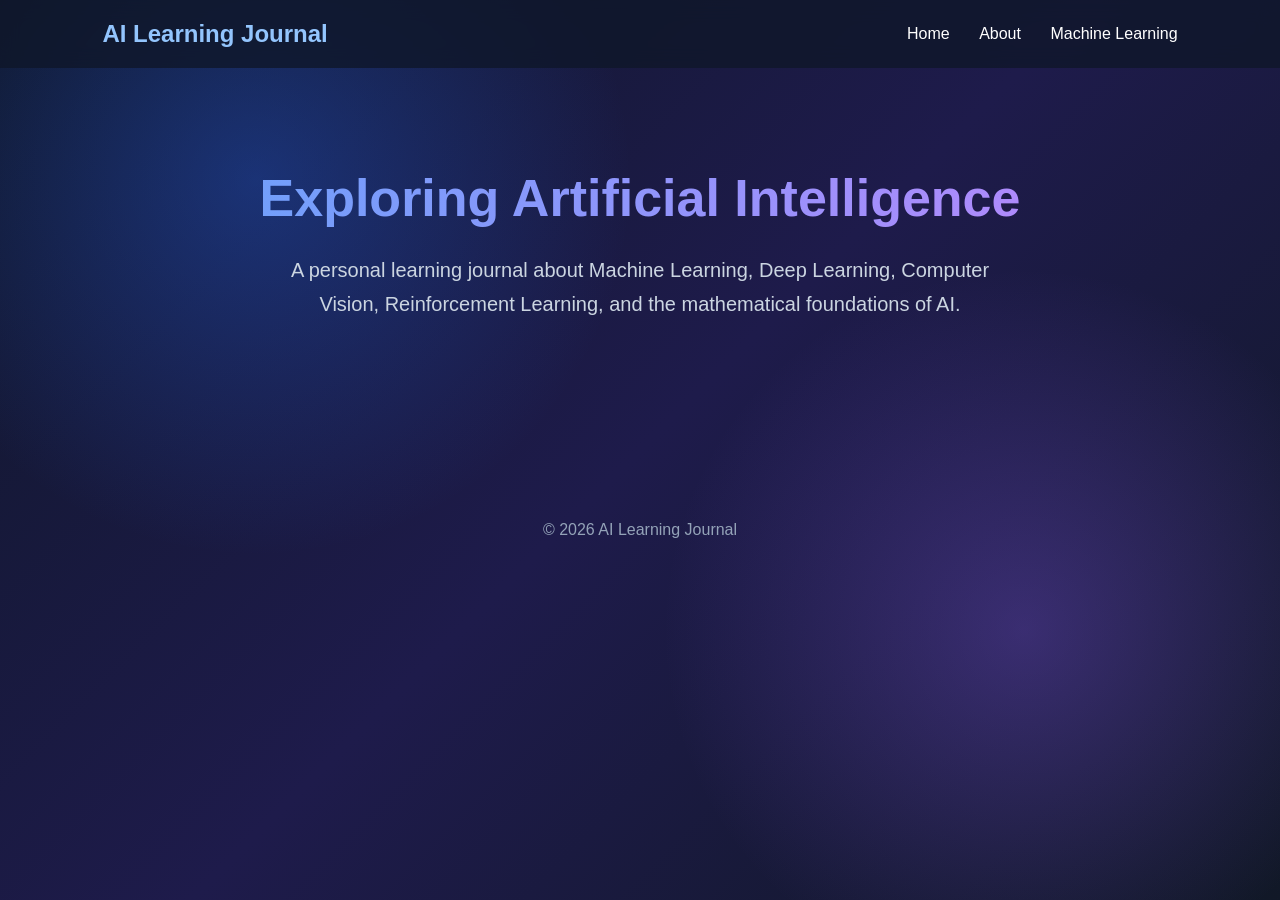
==== index.html @ df3a5ee6 "Rename 'Projects' link to 'Machine Learning'" ====
<!DOCTYPE html>
<html lang="en">

<head>

    <meta charset="UTF-8">

    <meta name="viewport" content="width=device-width, initial-scale=1.0">

    <title>AI & Machine Learning Learning Journal</title>

    <style>

        * {
            margin: 0;
            padding: 0;
            box-sizing: border-box;
        }

        body {

            font-family: Arial, sans-serif;

            color: white;

            min-height: 100vh;

            background:

                radial-gradient(
                    circle at 20% 20%,
                    rgba(37, 99, 235, 0.35),
                    transparent 30%
                ),

                radial-gradient(
                    circle at 80% 70%,
                    rgba(139, 92, 246, 0.3),
                    transparent 30%
                ),

                linear-gradient(
                    135deg,
                    #0f172a,
                    #1e1b4b,
                    #111827
                );

        }

        /* Navigation */

        nav {

            display: flex;

            justify-content: space-between;

            align-items: center;

            padding: 20px 8%;

            background: rgba(15, 23, 42, 0.8);

            backdrop-filter: blur(10px);

        }

        nav h2 {

            color: #93c5fd;

        }

        nav a {

            color: white;

            text-decoration: none;

            margin-left: 25px;

            font-size: 16px;

        }

        nav a:hover {

            color: #93c5fd;

        }

        /* Hero Section */

        .hero {

            text-align: center;

            padding: 100px 20px;

        }

        .hero h1 {

            font-size: 52px;

            margin-bottom: 25px;

            background:

                linear-gradient(
                    90deg,
                    #60a5fa,
                    #c084fc
                );

            -webkit-background-clip: text;

            -webkit-text-fill-color: transparent;

        }

        .hero p {

            font-size: 20px;

            color: #cbd5e1;

            max-width: 750px;

            margin: auto;

            line-height: 1.7;

        }

        /* Main Content */

        main {

            max-width: 1100px;

            margin: auto;

            padding: 40px 20px;

        }

        main h2 {

            text-align: center;

            margin-bottom: 35px;

            font-size: 32px;

        }

        /* Article Cards */

        .articles {

            display: grid;

            grid-template-columns:

                repeat(
                    auto-fit,
                    minmax(280px, 1fr)
                );

            gap: 25px;

        }

        .article {

            background: rgba(255, 255, 255, 0.08);

            border: 1px solid rgba(255, 255, 255, 0.15);

            border-radius: 15px;

            padding: 30px;

            backdrop-filter: blur(10px);

            transition: 0.3s;

        }

        .article:hover {

            transform: translateY(-8px);

            background: rgba(255, 255, 255, 0.14);

        }

        .article h3 {

            color: #93c5fd;

            margin-bottom: 15px;

        }

        .article p {

            color: #cbd5e1;

            line-height: 1.6;

            margin-bottom: 20px;

        }

        .article a {

            color: #c084fc;

            text-decoration: none;

            font-weight: bold;

        }

        /* Footer */

        footer {

            text-align: center;

            padding: 40px;

            margin-top: 60px;

            color: #94a3b8;

        }

    </style>

</head>


<body>


    <!-- Navigation -->

    <nav>

        <h2>AI Learning Journal</h2>

        <div>

            <a href="index.html">Home</a>

            <a href="about.html">About</a>

            <a href="Machine Learning.html">Machine Learning</a>

        </div>

    </nav>


    <!-- Hero Section -->

    <section class="hero">

        <h1>

            Exploring Artificial Intelligence

        </h1>


        <p>

            A personal learning journal about

            Machine Learning, Deep Learning,

            Computer Vision, Reinforcement Learning,

            and the mathematical foundations of AI.

        </p>

    </section>


    <!-- Articles -->

   <!--  <main>

        <h2>Latest Learning Notes</h2>


        <div class="articles">


            <div class="article">

                <h3>

                    Linear Regression

                </h3>


                <p>

                    Understanding the cost function,

                    gradient descent, and the normal equation.

                </p>


                <a href="linear-regression.html">

                    Read Article →

                </a>

            </div>


            <div class="article">

                <h3>

                    Logistic Regression

                </h3>


                <p>

                    Understanding the sigmoid function,

                    probabilities, and binary cross-entropy.

                </p>


                <a href="logistic-regression.html">

                    Read Article →

                </a>

            </div>


            <div class="article">

                <h3>

                    Backpropagation

                </h3>


                <p>

                    Learning how neural networks calculate

                    gradients using the chain rule.

                </p>


                <a href="backpropagation.html">

                    Read Article →

                </a>

            </div>


        </div>

    </main> -->


    <!-- Footer -->

    <footer>

        <p>

            © 2026 AI Learning Journal

        </p>

    </footer>


</body>

</html>
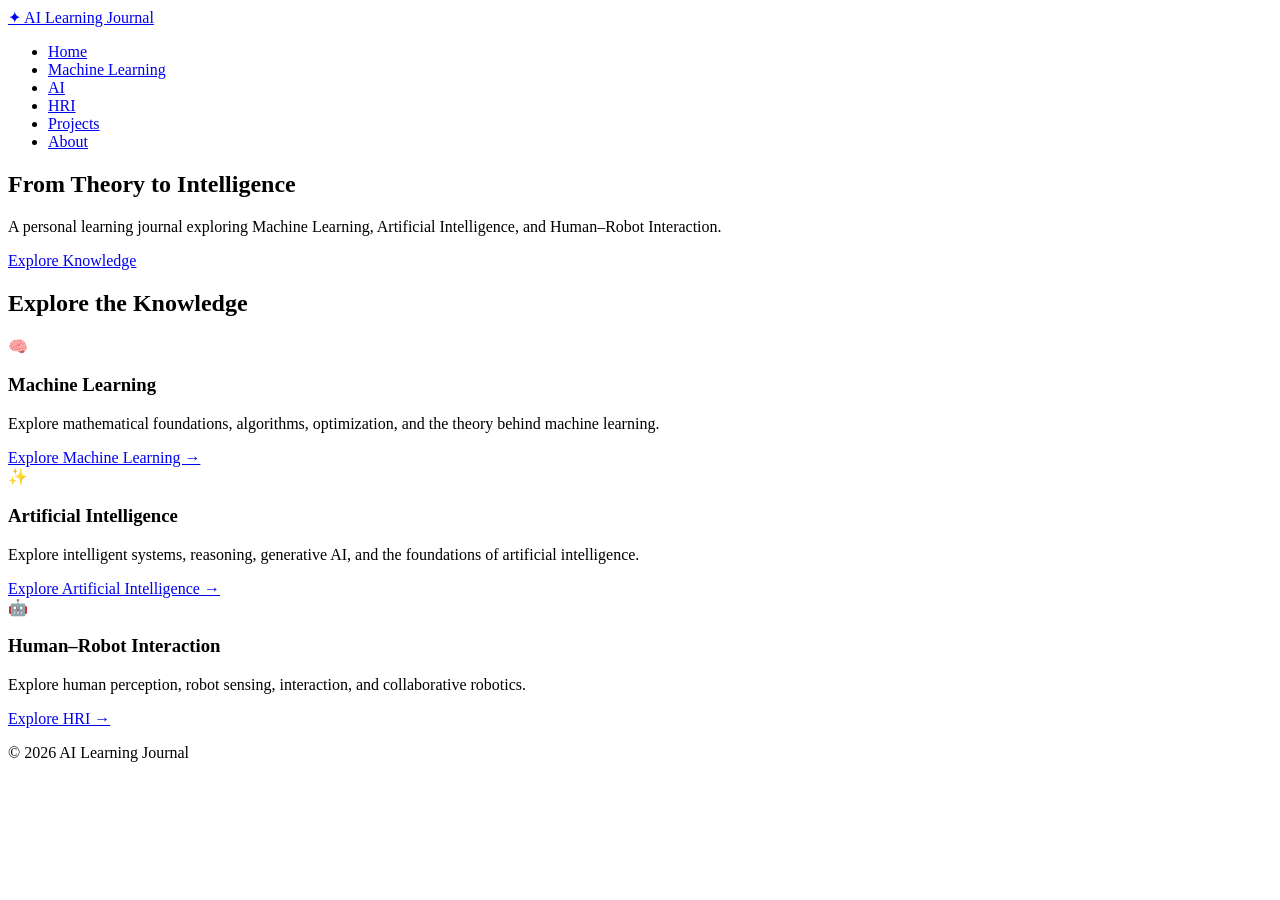
==== commit 590d3ed7: "Update index.html" ====
--- a/index.html
+++ b/index.html
@@ -7,239 +7,9 @@
 
     <meta name="viewport" content="width=device-width, initial-scale=1.0">
 
-    <title>AI & Machine Learning Learning Journal</title>
-
-    <style>
-
-        * {
-            margin: 0;
-            padding: 0;
-            box-sizing: border-box;
-        }
-
-        body {
-
-            font-family: Arial, sans-serif;
-
-            color: white;
-
-            min-height: 100vh;
-
-            background:
-
-                radial-gradient(
-                    circle at 20% 20%,
-                    rgba(37, 99, 235, 0.35),
-                    transparent 30%
-                ),
-
-                radial-gradient(
-                    circle at 80% 70%,
-                    rgba(139, 92, 246, 0.3),
-                    transparent 30%
-                ),
-
-                linear-gradient(
-                    135deg,
-                    #0f172a,
-                    #1e1b4b,
-                    #111827
-                );
-
-        }
-
-        /* Navigation */
-
-        nav {
-
-            display: flex;
-
-            justify-content: space-between;
-
-            align-items: center;
-
-            padding: 20px 8%;
-
-            background: rgba(15, 23, 42, 0.8);
-
-            backdrop-filter: blur(10px);
-
-        }
-
-        nav h2 {
-
-            color: #93c5fd;
-
-        }
-
-        nav a {
-
-            color: white;
-
-            text-decoration: none;
-
-            margin-left: 25px;
-
-            font-size: 16px;
-
-        }
-
-        nav a:hover {
-
-            color: #93c5fd;
-
-        }
-
-        /* Hero Section */
-
-        .hero {
-
-            text-align: center;
-
-            padding: 100px 20px;
-
-        }
-
-        .hero h1 {
-
-            font-size: 52px;
-
-            margin-bottom: 25px;
-
-            background:
-
-                linear-gradient(
-                    90deg,
-                    #60a5fa,
-                    #c084fc
-                );
-
-            -webkit-background-clip: text;
-
-            -webkit-text-fill-color: transparent;
-
-        }
-
-        .hero p {
-
-            font-size: 20px;
-
-            color: #cbd5e1;
-
-            max-width: 750px;
-
-            margin: auto;
-
-            line-height: 1.7;
-
-        }
-
-        /* Main Content */
-
-        main {
-
-            max-width: 1100px;
-
-            margin: auto;
-
-            padding: 40px 20px;
-
-        }
-
-        main h2 {
-
-            text-align: center;
-
-            margin-bottom: 35px;
-
-            font-size: 32px;
-
-        }
-
-        /* Article Cards */
-
-        .articles {
-
-            display: grid;
-
-            grid-template-columns:
-
-                repeat(
-                    auto-fit,
-                    minmax(280px, 1fr)
-                );
-
-            gap: 25px;
-
-        }
-
-        .article {
-
-            background: rgba(255, 255, 255, 0.08);
-
-            border: 1px solid rgba(255, 255, 255, 0.15);
-
-            border-radius: 15px;
-
-            padding: 30px;
-
-            backdrop-filter: blur(10px);
-
-            transition: 0.3s;
-
-        }
-
-        .article:hover {
-
-            transform: translateY(-8px);
-
-            background: rgba(255, 255, 255, 0.14);
-
-        }
-
-        .article h3 {
-
-            color: #93c5fd;
-
-            margin-bottom: 15px;
-
-        }
-
-        .article p {
-
-            color: #cbd5e1;
-
-            line-height: 1.6;
-
-            margin-bottom: 20px;
-
-        }
-
-        .article a {
-
-            color: #c084fc;
-
-            text-decoration: none;
-
-            font-weight: bold;
-
-        }
-
-        /* Footer */
-
-        footer {
-
-            text-align: center;
-
-            padding: 40px;
-
-            margin-top: 60px;
-
-            color: #94a3b8;
-
-        }
-
-    </style>
+    <title>AI Learning Journal</title>
+
+    <link rel="stylesheet" href="style.css">
 
 </head>
 
@@ -247,157 +17,246 @@
 <body>
 
 
-    <!-- Navigation -->
-
-    <nav>
-
-        <h2>AI Learning Journal</h2>
-
-        <div>
-
-            <a href="index.html">Home</a>
-
-            <a href="about.html">About</a>
-
-            <a href="Machine Learning.html">Machine Learning</a>
+    <!-- Navigation Bar -->
+
+    <nav class="navbar">
+
+        <a href="index.html" class="logo">
+            ✦ AI Learning Journal
+        </a>
+
+
+        <ul class="nav-links">
+
+            <li>
+                <a href="index.html">
+                    Home
+                </a>
+            </li>
+
+            <li>
+                <a href="machine-learning.html">
+                    Machine Learning
+                </a>
+            </li>
+
+            <li>
+                <a href="artificial-intelligence.html">
+                    AI
+                </a>
+            </li>
+
+            <li>
+                <a href="hri.html">
+                    HRI
+                </a>
+            </li>
+
+            <li>
+                <a href="projects.html">
+                    Projects
+                </a>
+            </li>
+
+            <li>
+                <a href="about.html">
+                    About
+                </a>
+            </li>
+
+        </ul>
+
+    </nav>
+
+
+    <!-- Hero Section -->
+
+    <section class="hero">
+
+        <h1>
+            From Theory to Intelligence
+        </h1>
+
+
+        <p>
+
+            A personal learning journal exploring
+
+            Machine Learning, Artificial Intelligence,
+
+            and Human–Robot Interaction.
+
+        </p>
+
+
+        <a href="#explore" class="btn">
+
+            Explore Knowledge
+
+        </a>
+
+    </section>
+
+
+    <!-- Main Categories -->
+
+    <section class="section" id="explore">
+
+
+        <h2 class="section-title">
+
+            Explore the Knowledge
+
+        </h2>
+
+
+        <div class="card-grid">
+
+
+            <!-- Machine Learning Card -->
+
+            <div class="card">
+
+
+                <div>
+
+                    <div class="card-icon">
+                        🧠
+                    </div>
+
+
+                    <h3>
+                        Machine Learning
+                    </h3>
+
+
+                    <p>
+
+                        Explore mathematical foundations,
+
+                        algorithms, optimization,
+
+                        and the theory behind machine learning.
+
+                    </p>
+
+                </div>
+
+
+                <a
+                    href="machine-learning.html"
+                    class="card-link">
+
+                    Explore Machine Learning →
+
+                </a>
+
+
+            </div>
+
+
+            <!-- Artificial Intelligence Card -->
+
+            <div class="card">
+
+
+                <div>
+
+                    <div class="card-icon">
+                        ✨
+                    </div>
+
+
+                    <h3>
+                        Artificial Intelligence
+                    </h3>
+
+
+                    <p>
+
+                        Explore intelligent systems,
+
+                        reasoning, generative AI,
+
+                        and the foundations of artificial intelligence.
+
+                    </p>
+
+                </div>
+
+
+                <a
+                    href="artificial-intelligence.html"
+                    class="card-link">
+
+                    Explore Artificial Intelligence →
+
+                </a>
+
+
+            </div>
+
+
+            <!-- HRI Card -->
+
+            <div class="card">
+
+
+                <div>
+
+                    <div class="card-icon">
+                        🤖
+                    </div>
+
+
+                    <h3>
+                        Human–Robot Interaction
+                    </h3>
+
+
+                    <p>
+
+                        Explore human perception,
+
+                        robot sensing,
+
+                        interaction,
+
+                        and collaborative robotics.
+
+                    </p>
+
+                </div>
+
+
+                <a
+                    href="hri.html"
+                    class="card-link">
+
+                    Explore HRI →
+
+                </a>
+
+
+            </div>
+
 
         </div>
 
-    </nav>
-
-
-    <!-- Hero Section -->
-
-    <section class="hero">
-
-        <h1>
-
-            Exploring Artificial Intelligence
-
-        </h1>
-
+
+    </section>
+
+
+    <!-- Footer -->
+
+    <footer class="footer">
 
         <p>
 
-            A personal learning journal about
-
-            Machine Learning, Deep Learning,
-
-            Computer Vision, Reinforcement Learning,
-
-            and the mathematical foundations of AI.
+            © 2026 AI Learning Journal
 
         </p>
 
-    </section>
-
-
-    <!-- Articles -->
-
-   <!--  <main>
-
-        <h2>Latest Learning Notes</h2>
-
-
-        <div class="articles">
-
-
-            <div class="article">
-
-                <h3>
-
-                    Linear Regression
-
-                </h3>
-
-
-                <p>
-
-                    Understanding the cost function,
-
-                    gradient descent, and the normal equation.
-
-                </p>
-
-
-                <a href="linear-regression.html">
-
-                    Read Article →
-
-                </a>
-
-            </div>
-
-
-            <div class="article">
-
-                <h3>
-
-                    Logistic Regression
-
-                </h3>
-
-
-                <p>
-
-                    Understanding the sigmoid function,
-
-                    probabilities, and binary cross-entropy.
-
-                </p>
-
-
-                <a href="logistic-regression.html">
-
-                    Read Article →
-
-                </a>
-
-            </div>
-
-
-            <div class="article">
-
-                <h3>
-
-                    Backpropagation
-
-                </h3>
-
-
-                <p>
-
-                    Learning how neural networks calculate
-
-                    gradients using the chain rule.
-
-                </p>
-
-
-                <a href="backpropagation.html">
-
-                    Read Article →
-
-                </a>
-
-            </div>
-
-
-        </div>
-
-    </main> -->
-
-
-    <!-- Footer -->
-
-    <footer>
-
-        <p>
-
-            © 2026 AI Learning Journal
-
-        </p>
-
     </footer>
 
 
--- a/style.css
+++ b/style.css
@@ -0,0 +1,236 @@
+<!DOCTYPE html>
+
+<html lang="en">
+
+<head>
+
+    <meta charset="UTF-8">
+
+    <meta name="viewport" content="width=device-width, initial-scale=1.0">
+
+    <title>AI Learning Journal</title>
+
+    <link rel="stylesheet" href="style.css">
+
+</head>
+
+
+<body>
+
+
+    <nav class="navbar">
+
+        <a href="index.html" class="logo">
+
+            ✦ AI Learning Journal
+
+        </a>
+
+
+        <ul class="nav-links">
+
+            <li>
+                <a href="index.html">Home</a>
+            </li>
+
+            <li>
+                <a href="machine-learning.html">
+                    Machine Learning
+                </a>
+            </li>
+
+            <li>
+                <a href="artificial-intelligence.html">
+                    AI
+                </a>
+            </li>
+
+            <li>
+                <a href="hri.html">
+                    HRI
+                </a>
+            </li>
+
+            <li>
+                <a href="projects.html">
+                    Projects
+                </a>
+            </li>
+
+        </ul>
+
+    </nav>
+
+
+    <section class="hero">
+
+        <h1>
+            From Theory to Intelligence
+        </h1>
+
+
+        <p>
+
+            A personal learning journal exploring
+
+            Machine Learning, Artificial Intelligence,
+
+            and Human–Robot Interaction.
+
+        </p>
+
+
+        <a href="#explore" class="btn">
+
+            Explore Knowledge
+
+        </a>
+
+    </section>
+
+
+    <section class="section" id="explore">
+
+        <h2 class="section-title">
+
+            Explore the Knowledge
+
+        </h2>
+
+
+        <div class="card-grid">
+
+
+            <div class="card">
+
+                <div>
+
+                    <div class="card-icon">
+                        🧠
+                    </div>
+
+
+                    <h3>
+                        Machine Learning
+                    </h3>
+
+
+                    <p>
+
+                        Mathematical foundations,
+
+                        algorithms, optimization,
+
+                        and learning theory.
+
+                    </p>
+
+                </div>
+
+
+                <a
+                    href="machine-learning.html"
+                    class="card-link">
+
+                    Explore Machine Learning →
+
+                </a>
+
+            </div>
+
+
+            <div class="card">
+
+                <div>
+
+                    <div class="card-icon">
+                        ✨
+                    </div>
+
+
+                    <h3>
+                        Artificial Intelligence
+                    </h3>
+
+
+                    <p>
+
+                        Intelligent systems,
+
+                        reasoning, generative AI,
+
+                        and the future of intelligence.
+
+                    </p>
+
+                </div>
+
+
+                <a
+                    href="artificial-intelligence.html"
+                    class="card-link">
+
+                    Explore AI →
+
+                </a>
+
+            </div>
+
+
+            <div class="card">
+
+                <div>
+
+                    <div class="card-icon">
+                        🤖
+                    </div>
+
+
+                    <h3>
+                        Human–Robot Interaction
+                    </h3>
+
+
+                    <p>
+
+                        Exploring perception,
+
+                        sensing, interaction,
+
+                        and collaborative robotics.
+
+                    </p>
+
+                </div>
+
+
+                <a
+                    href="hri.html"
+                    class="card-link">
+
+                    Explore HRI →
+
+                </a>
+
+            </div>
+
+
+        </div>
+
+    </section>
+
+
+    <footer class="footer">
+
+        <p>
+
+            © 2026 AI Learning Journal
+
+        </p>
+
+    </footer>
+
+
+</body>
+
+</html>
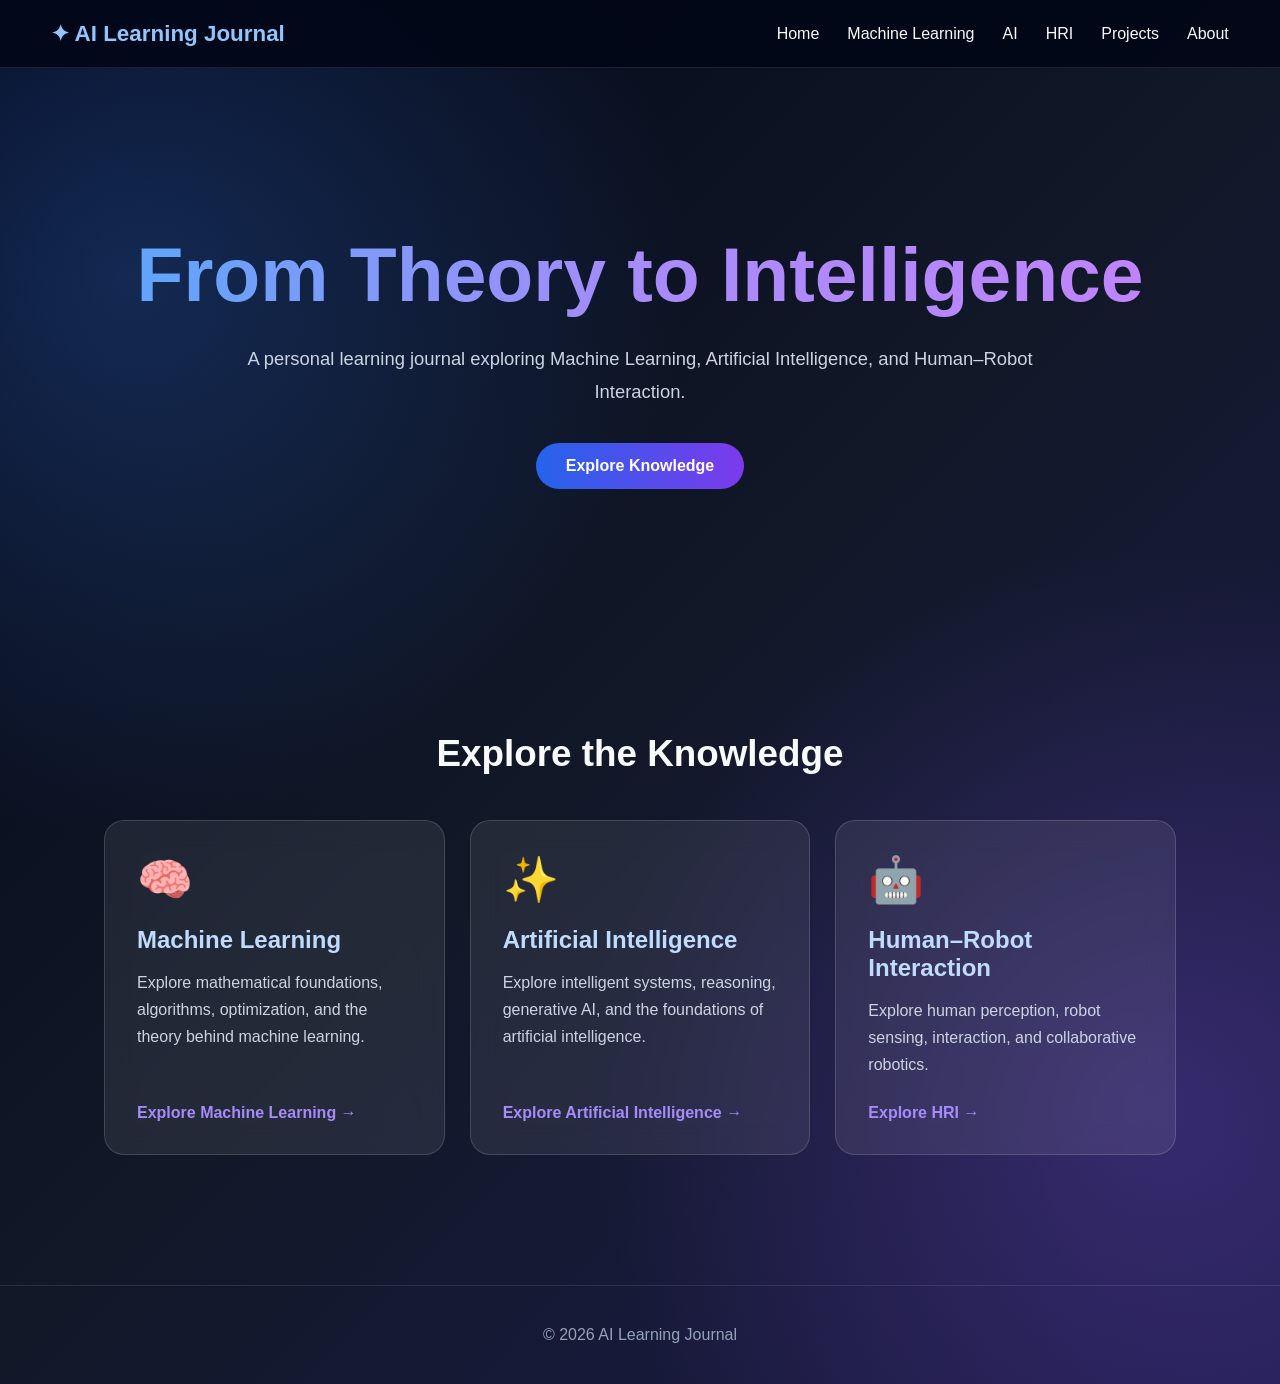
==== commit 371460bc: "Fix link to Machine Learning page" ====
--- a/index.html
+++ b/index.html
@@ -4,12 +4,12 @@
 <head>
 
     <meta charset="UTF-8">
-
+    <link rel="stylesheet" href="style.css">
     <meta name="viewport" content="width=device-width, initial-scale=1.0">
-
+    
     <title>AI Learning Journal</title>
 
-    <link rel="stylesheet" href="style.css">
+    
 
 </head>
 
@@ -35,7 +35,7 @@
             </li>
 
             <li>
-                <a href="machine-learning.html">
+                <a href="Machine Learning.html">
                     Machine Learning
                 </a>
             </li>
@@ -144,7 +144,7 @@
 
 
                 <a
-                    href="machine-learning.html"
+                    href="Machine Learning.html"
                     class="card-link">
 
                     Explore Machine Learning →
--- a/style.css
+++ b/style.css
@@ -1,236 +1,358 @@
-<!DOCTYPE html>
-
-<html lang="en">
-
-<head>
-
-    <meta charset="UTF-8">
-
-    <meta name="viewport" content="width=device-width, initial-scale=1.0">
-
-    <title>AI Learning Journal</title>
-
-    <link rel="stylesheet" href="style.css">
-
-</head>
-
-
-<body>
-
-
-    <nav class="navbar">
-
-        <a href="index.html" class="logo">
-
-            ✦ AI Learning Journal
-
-        </a>
-
-
-        <ul class="nav-links">
-
-            <li>
-                <a href="index.html">Home</a>
-            </li>
-
-            <li>
-                <a href="machine-learning.html">
-                    Machine Learning
-                </a>
-            </li>
-
-            <li>
-                <a href="artificial-intelligence.html">
-                    AI
-                </a>
-            </li>
-
-            <li>
-                <a href="hri.html">
-                    HRI
-                </a>
-            </li>
-
-            <li>
-                <a href="projects.html">
-                    Projects
-                </a>
-            </li>
-
-        </ul>
-
-    </nav>
-
-
-    <section class="hero">
-
-        <h1>
-            From Theory to Intelligence
-        </h1>
-
-
-        <p>
-
-            A personal learning journal exploring
-
-            Machine Learning, Artificial Intelligence,
-
-            and Human–Robot Interaction.
-
-        </p>
-
-
-        <a href="#explore" class="btn">
-
-            Explore Knowledge
-
-        </a>
-
-    </section>
-
-
-    <section class="section" id="explore">
-
-        <h2 class="section-title">
-
-            Explore the Knowledge
-
-        </h2>
-
-
-        <div class="card-grid">
-
-
-            <div class="card">
-
-                <div>
-
-                    <div class="card-icon">
-                        🧠
-                    </div>
-
-
-                    <h3>
-                        Machine Learning
-                    </h3>
-
-
-                    <p>
-
-                        Mathematical foundations,
-
-                        algorithms, optimization,
-
-                        and learning theory.
-
-                    </p>
-
-                </div>
-
-
-                <a
-                    href="machine-learning.html"
-                    class="card-link">
-
-                    Explore Machine Learning →
-
-                </a>
-
-            </div>
-
-
-            <div class="card">
-
-                <div>
-
-                    <div class="card-icon">
-                        ✨
-                    </div>
-
-
-                    <h3>
-                        Artificial Intelligence
-                    </h3>
-
-
-                    <p>
-
-                        Intelligent systems,
-
-                        reasoning, generative AI,
-
-                        and the future of intelligence.
-
-                    </p>
-
-                </div>
-
-
-                <a
-                    href="artificial-intelligence.html"
-                    class="card-link">
-
-                    Explore AI →
-
-                </a>
-
-            </div>
-
-
-            <div class="card">
-
-                <div>
-
-                    <div class="card-icon">
-                        🤖
-                    </div>
-
-
-                    <h3>
-                        Human–Robot Interaction
-                    </h3>
-
-
-                    <p>
-
-                        Exploring perception,
-
-                        sensing, interaction,
-
-                        and collaborative robotics.
-
-                    </p>
-
-                </div>
-
-
-                <a
-                    href="hri.html"
-                    class="card-link">
-
-                    Explore HRI →
-
-                </a>
-
-            </div>
-
-
-        </div>
-
-    </section>
-
-
-    <footer class="footer">
-
-        <p>
-
-            © 2026 AI Learning Journal
-
-        </p>
-
-    </footer>
-
-
-</body>
-
-</html>
+/* =========================
+   RESET
+========================= */
+
+* {
+    margin: 0;
+    padding: 0;
+    box-sizing: border-box;
+}
+
+
+/* =========================
+   BODY
+========================= */
+
+body {
+    font-family: Arial, Helvetica, sans-serif;
+
+    color: #f8fafc;
+
+    min-height: 100vh;
+
+    background:
+        radial-gradient(
+            circle at 10% 20%,
+            rgba(59, 130, 246, 0.25),
+            transparent 35%
+        ),
+
+        radial-gradient(
+            circle at 90% 80%,
+            rgba(139, 92, 246, 0.25),
+            transparent 35%
+        ),
+
+        linear-gradient(
+            135deg,
+            #020617,
+            #111827,
+            #1e1b4b
+        );
+}
+
+
+/* =========================
+   NAVIGATION
+========================= */
+
+.navbar {
+    display: flex;
+
+    justify-content: space-between;
+
+    align-items: center;
+
+    padding: 20px 4%;
+
+    background: rgba(2, 6, 23, 0.9);
+
+    border-bottom: 1px solid rgba(255, 255, 255, 0.1);
+}
+
+
+.logo {
+    color: #93c5fd;
+
+    text-decoration: none;
+
+    font-size: 1.4rem;
+
+    font-weight: bold;
+}
+
+
+.nav-links {
+    display: flex;
+
+    gap: 28px;
+
+    list-style: none;
+}
+
+
+.nav-links a {
+    color: #f8fafc;
+
+    text-decoration: none;
+
+    transition: color 0.3s ease;
+}
+
+
+.nav-links a:hover {
+    color: #93c5fd;
+}
+
+
+/* =========================
+   HERO SECTION
+========================= */
+
+.hero {
+    min-height: 65vh;
+
+    display: flex;
+
+    flex-direction: column;
+
+    justify-content: center;
+
+    align-items: center;
+
+    text-align: center;
+
+    padding: 80px 20px;
+}
+
+
+.hero h1 {
+    font-size: clamp(2.5rem, 6vw, 5rem);
+
+    line-height: 1.1;
+
+    margin-bottom: 25px;
+
+    background:
+        linear-gradient(
+            90deg,
+            #60a5fa,
+            #a78bfa,
+            #c084fc
+        );
+
+    -webkit-background-clip: text;
+
+    -webkit-text-fill-color: transparent;
+}
+
+
+.hero p {
+    max-width: 800px;
+
+    color: #cbd5e1;
+
+    font-size: 1.15rem;
+
+    line-height: 1.8;
+}
+
+
+/* =========================
+   BUTTON
+========================= */
+
+.btn {
+    display: inline-block;
+
+    margin-top: 35px;
+
+    padding: 14px 30px;
+
+    color: white;
+
+    text-decoration: none;
+
+    font-weight: bold;
+
+    border-radius: 30px;
+
+    background:
+        linear-gradient(
+            90deg,
+            #2563eb,
+            #7c3aed
+        );
+
+    transition: 0.3s ease;
+}
+
+
+.btn:hover {
+    transform: translateY(-4px);
+
+    box-shadow:
+        0 10px 30px
+        rgba(124, 58, 237, 0.5);
+}
+
+
+/* =========================
+   CONTENT SECTION
+========================= */
+
+.section {
+    max-width: 1200px;
+
+    margin: auto;
+
+    padding: 80px 5%;
+}
+
+
+.section-title {
+    text-align: center;
+
+    font-size: 2.3rem;
+
+    margin-bottom: 45px;
+}
+
+
+/* =========================
+   CARD GRID
+========================= */
+
+.card-grid {
+    display: grid;
+
+    grid-template-columns:
+        repeat(
+            auto-fit,
+            minmax(280px, 1fr)
+        );
+
+    gap: 25px;
+}
+
+
+/* =========================
+   CARDS
+========================= */
+
+.card {
+    min-height: 300px;
+
+    display: flex;
+
+    flex-direction: column;
+
+    justify-content: space-between;
+
+    padding: 32px;
+
+    border-radius: 20px;
+
+    background:
+        rgba(255, 255, 255, 0.08);
+
+    border:
+        1px solid
+        rgba(255, 255, 255, 0.15);
+
+    backdrop-filter: blur(15px);
+
+    transition:
+        transform 0.3s ease,
+        background 0.3s ease;
+}
+
+
+.card:hover {
+    transform: translateY(-10px);
+
+    background:
+        rgba(255, 255, 255, 0.14);
+}
+
+
+.card-icon {
+    font-size: 2.8rem;
+
+    margin-bottom: 20px;
+}
+
+
+.card h3 {
+    color: #bfdbfe;
+
+    font-size: 1.5rem;
+
+    margin-bottom: 15px;
+}
+
+
+.card p {
+    color: #cbd5e1;
+
+    line-height: 1.7;
+}
+
+
+.card-link {
+    margin-top: 25px;
+
+    color: #a78bfa;
+
+    text-decoration: none;
+
+    font-weight: bold;
+}
+
+
+.card-link:hover {
+    color: #c4b5fd;
+}
+
+
+/* =========================
+   FOOTER
+========================= */
+
+.footer {
+    text-align: center;
+
+    padding: 40px 20px;
+
+    margin-top: 50px;
+
+    color: #94a3b8;
+
+    border-top:
+        1px solid
+        rgba(255, 255, 255, 0.1);
+}
+
+
+/* =========================
+   MOBILE DESIGN
+========================= */
+
+@media (max-width: 768px) {
+
+    .navbar {
+        flex-direction: column;
+
+        gap: 20px;
+    }
+
+
+    .nav-links {
+        gap: 15px;
+
+        flex-wrap: wrap;
+
+        justify-content: center;
+    }
+
+
+    .hero h1 {
+        font-size: 2.8rem;
+    }
+
+
+    .hero p {
+        font-size: 1rem;
+    }
+
+}
